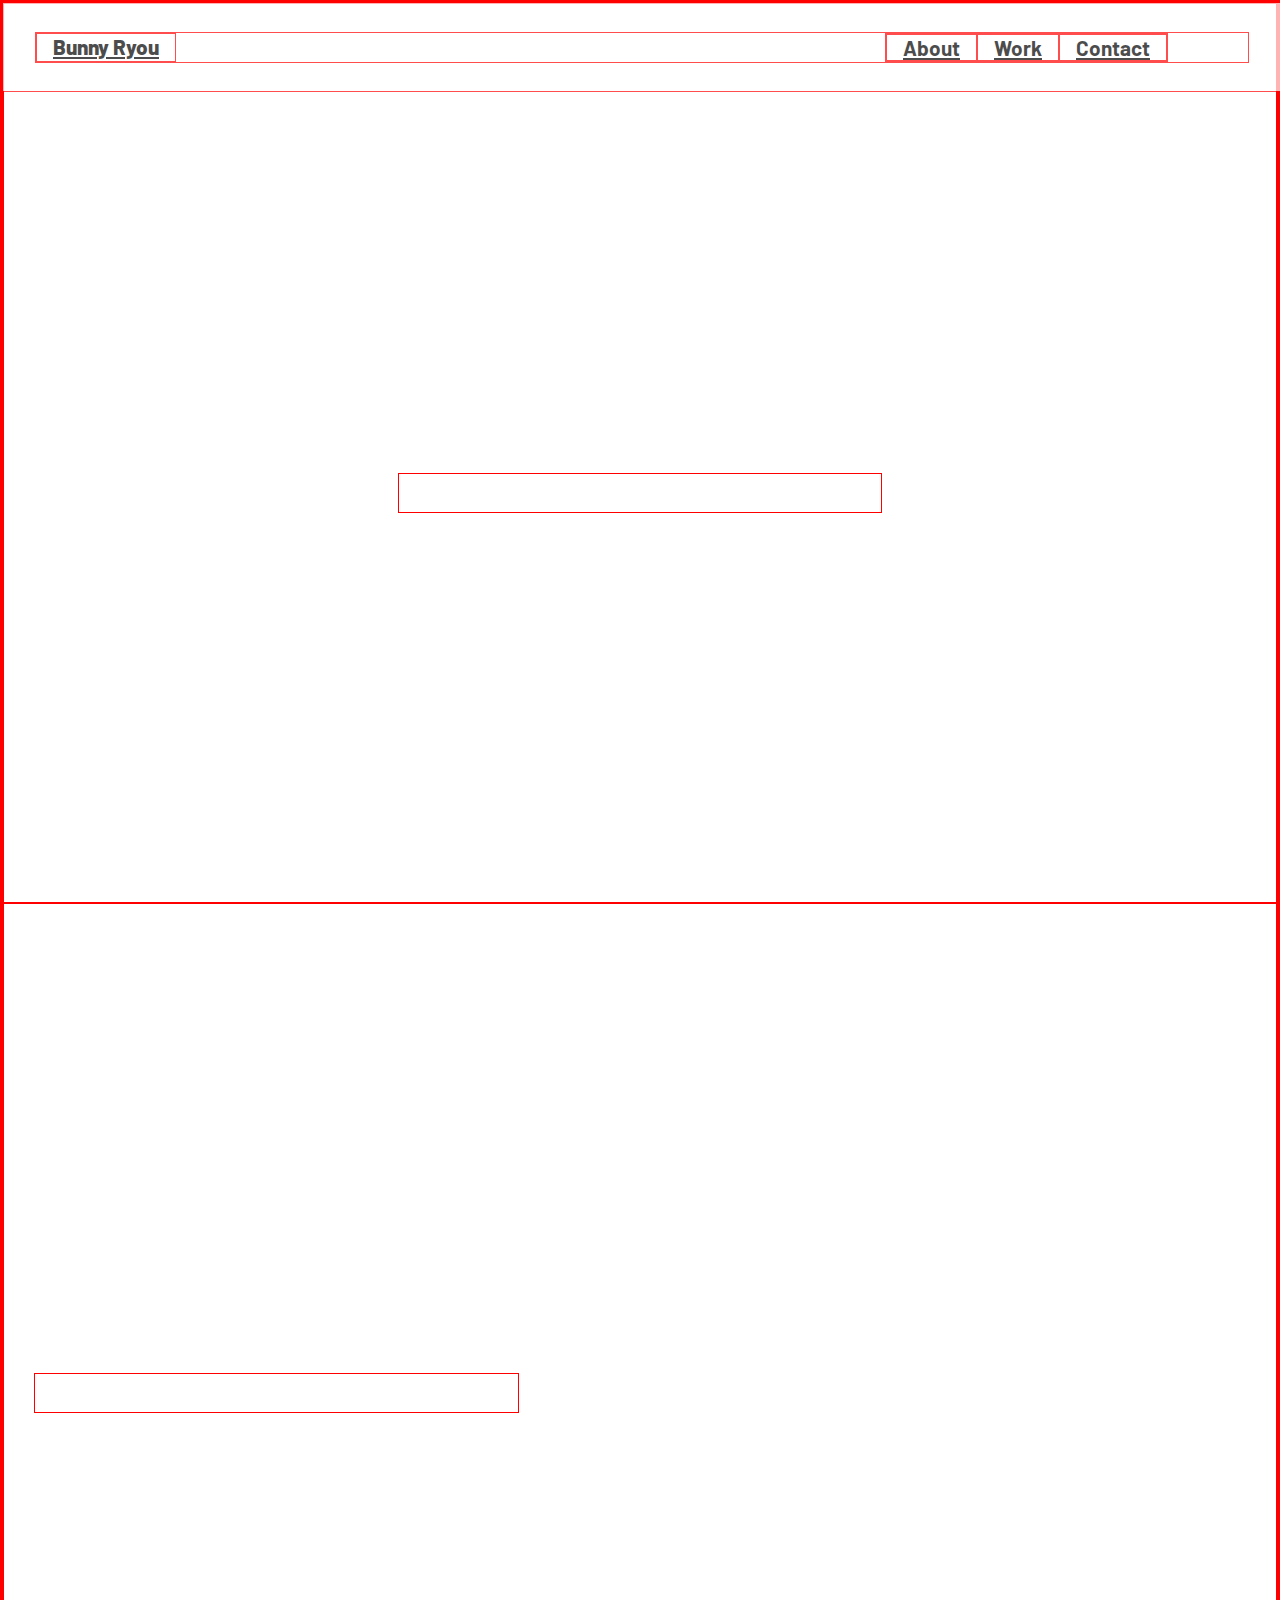
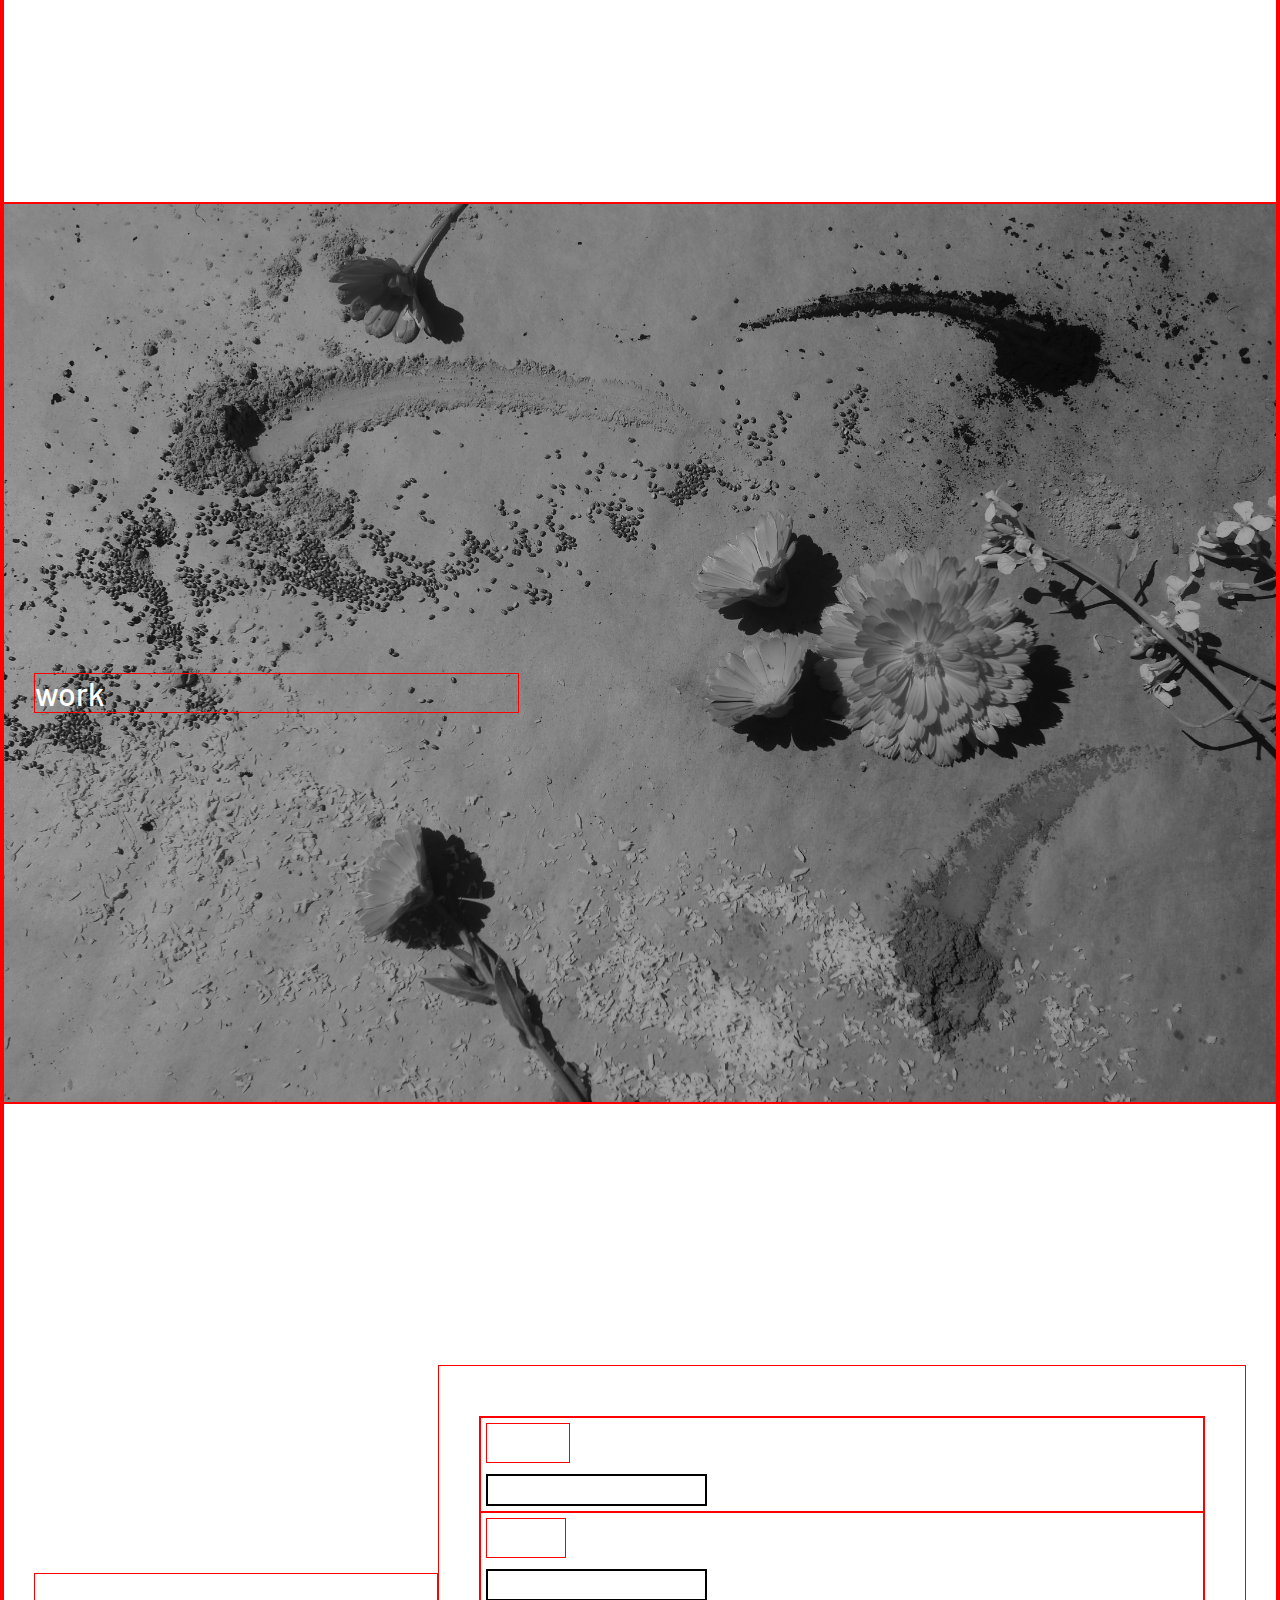
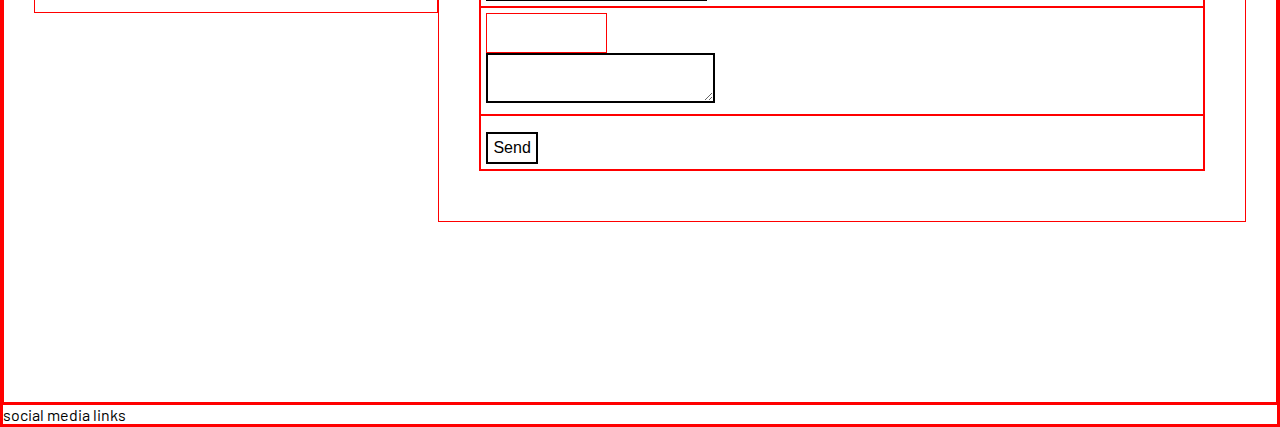
==== index.html @ 5808be2c "Add Images, Add Work.html Page" ====
<!DOCTYPE html>
<html lang="en">
  <head>
    <meta charset="UTF-8" />
    <meta http-equiv="X-UA-Compatible" content="IE=edge" />
    <meta name="viewport" content="width=device-width, initial-scale=1.0" />
    <title>Test Portfolio</title>
    <link rel="stylesheet" href="teststyles.css" />
  </head>
  <body>
    <header>
      <nav id="mainnav">
        <a href="#home" class="selected">Bunny Ryou</a>
        <nav>
          <a href="#about">About</a>
          <a href="#work">Work</a>
          <a href="#contact">Contact</a>
        </nav>
      </nav>
    </header>
    <main>
      <section id="home"><div class=section-title>home</div></section>
      <section id="about"><div class=section-title>about</div></section>
      <section id="work"><div class=section-title>work</div></section>
      <section id="contact">
        <div class=section-title>contact</div>
        <div class="section-contents">
        <form action="https://formspree.io/f/maykjdkw" method="post">
          <div class="form-item">
            <label for="name">Name</label>
            <input type="text" id="name" name="name" />
          </div>
          <div class="form-item">
            <label for="mail">Email</label>
            <input type="email" id="mail" name="email" />
          </div>
          <div class="form-item">
            <label for="message">Message</label>
            <textarea id="message" name="message"></textarea>
          </div>
          <div class="form-item">
            <button type="submit">Send</button>
          </div>
        </div>
      </section>
    </main>
    <footer>social media links</footer>
  </body>
</html>
---- teststyles.css ----
/* Bunny's She Codes Plus Portfolio Website */
@import url('https://fonts.googleapis.com/css2?family=Barlow:ital,wght@0,100;0,400;0,600;0,700;1,700&display=swap');
html {
  font-family: 'Barlow', sans-serif;
  /* background-color: #fff; */
}

:root {
  --headerheight: 10vh;
  }

*
{
  box-sizing: border-box;
  border: 1px solid red;
}

header {
  width: 100vw;
  height: var(--headerheight);
  padding: 1rem 2rem;
  position: fixed;
  background-color: white; opacity: 0.7;
 


/*Center Nav elements Vertically*/
  display: flex;
  align-items: center;
  /* Alignment Error occurred in result */
}

header nav {
  display: flex;
  flex-wrap: nowrap;
  font-weight: 700;

}

nav a
{
  display: flex;
  flex-wrap: nowrap;
  font-size: 1.3rem;
  color: black;
  padding: 0 1rem;
}

nav#mainnav {
      justify-content:space-between;
      font-weight:800;
      flex-grow: 1;
      padding: 0 5rem 0 0;
}

body {
  margin: 0px;
  min-height: 100vh;
}

section {
  height: 100vh;
  padding: var(--headerheight) 30px 10px 30px;
  font-size: 80px;
  color: white;
  display: flex;
  align-items: center;
 
 }

 section#home{
  background-image: url('./images/bunhori1.JPG');
  background-size: cover;
  justify-content: center;
 }

 section#about{
  background-image: url('./images/bunhori3.jpg');
  background-size: cover;
 }

 section#work{
  background-image: url('./images/flower1.jpg');
  background-size: cover;
 }

 section#contact{
  background-image: url('./images/gray.jpg');
  background-size: cover;
 }

 .section-title {
font-weight: 500;
font-size: 2rem;
width: 40%; 
}
.section-contents {
width: 80%;
flex-grow: 1;
}

 form {
  margin: 50px auto;
  width: 90%;
}

.form-item {
  display: flex table-row;
  justify-content: center;
  align-items: center;
  padding: 5px;
  font-size: 2rem;
  font-weight: 200;
}
.form-item input,
.form-item textarea {
  flex-basis: 50%;
  border: 2px solid white;
}
 
.form-item input,
.form-item textarea,
.form-item button {
  border: 2px solid black;
  background-color: #FFF;
  padding: 5px;
  font-size: 1rem;
}

form {
  display: table;
}
label {
  display: table-cell;
}
input {
  display: table-cell;
}
/* 
 form {
  margin: 50px auto;
  width: 90%;
}

.form-item {
  display: flex;
  justify-content: center;
  align-items: center;
  padding: 5px;
}

.form-item label {
  flex-basis: 150px;
  font-size: 22px;
}

.form-item input,
.form-item textarea {
  flex-basis: 50%;
  border: 2px solid #FDDC5C;
}

.form-item input:hover,
.form-item textarea:hover {
  border: 2px solid #FA4224;
}

.form-item input,
.form-item textarea,
.form-item button {
  border: 2px solid #FDDC5C;
  background-color: #FFF;
  padding: 5px;
  font-size: 18px;
}

.form-item button:hover {
  border: 2px solid #FA4224;
  background-color: #FA4224;
  color: #FFF;
}

.form-item button {
  width: 100px;
} */
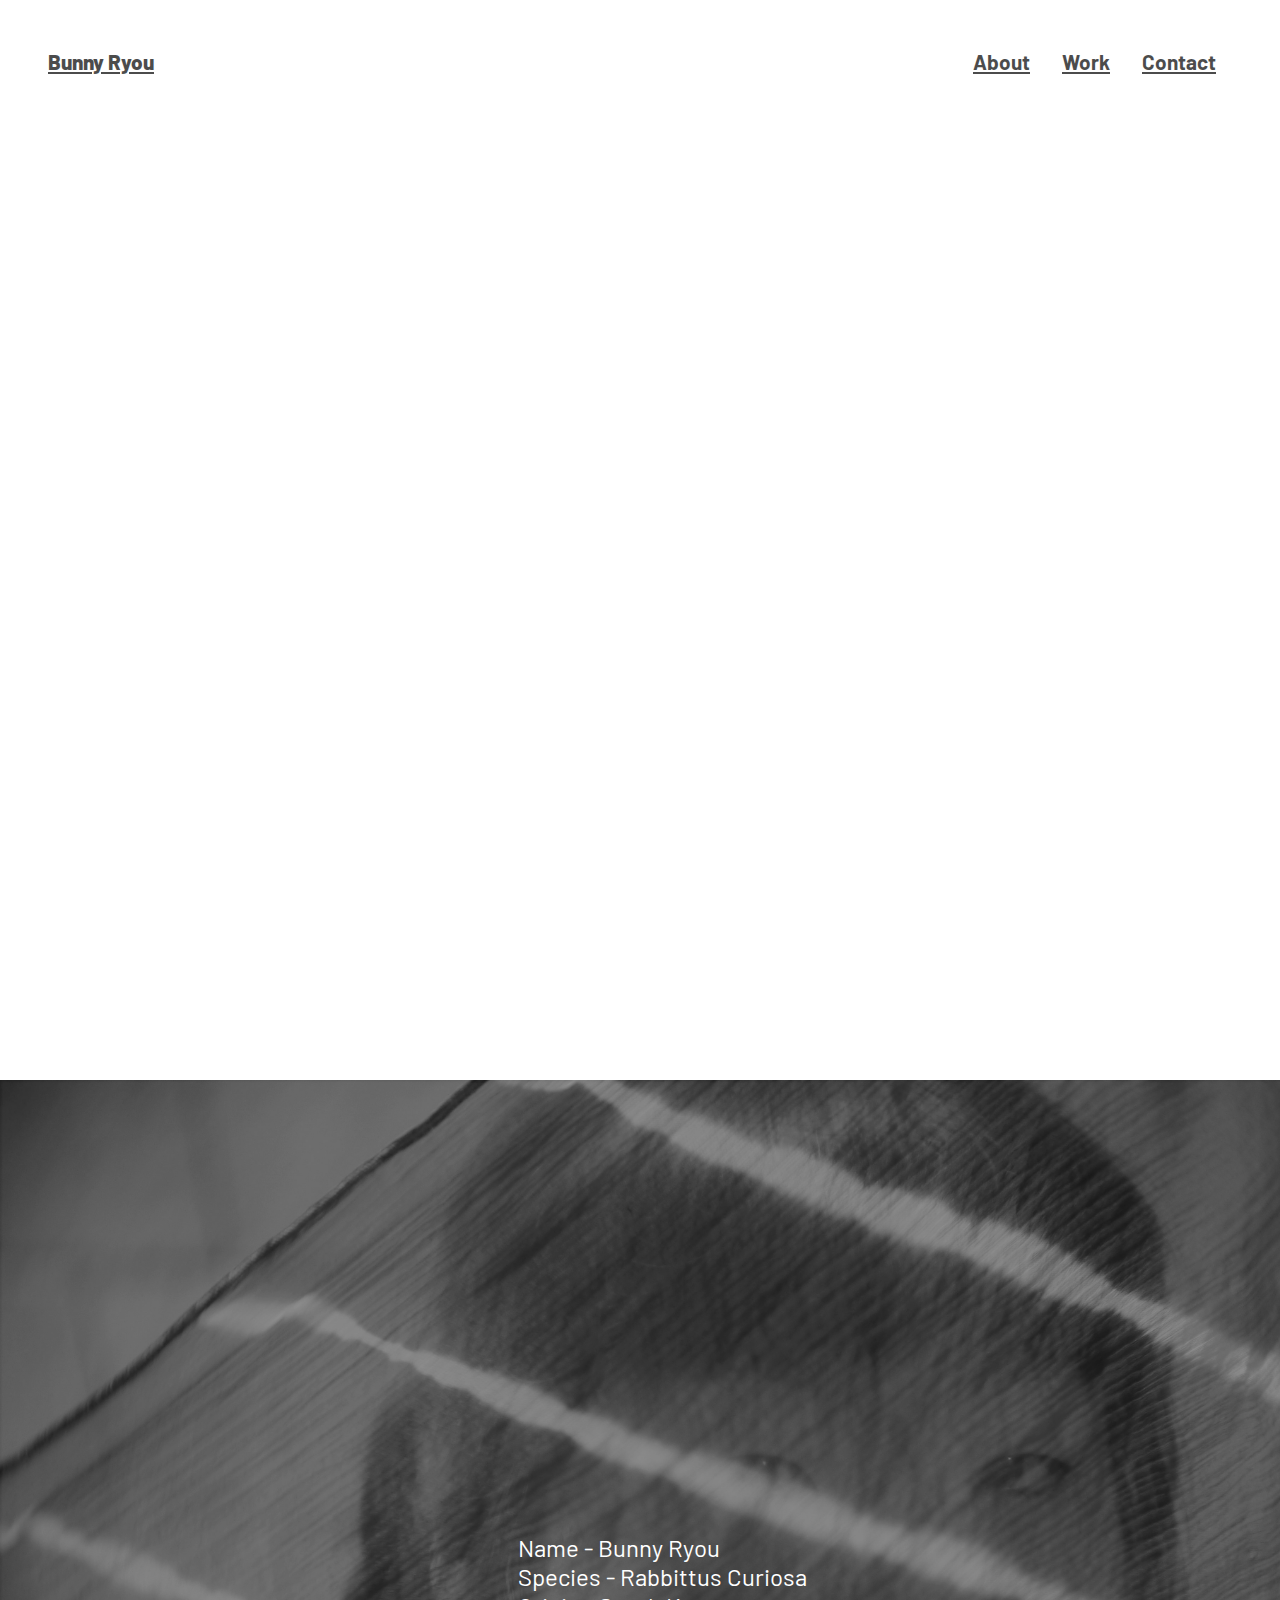
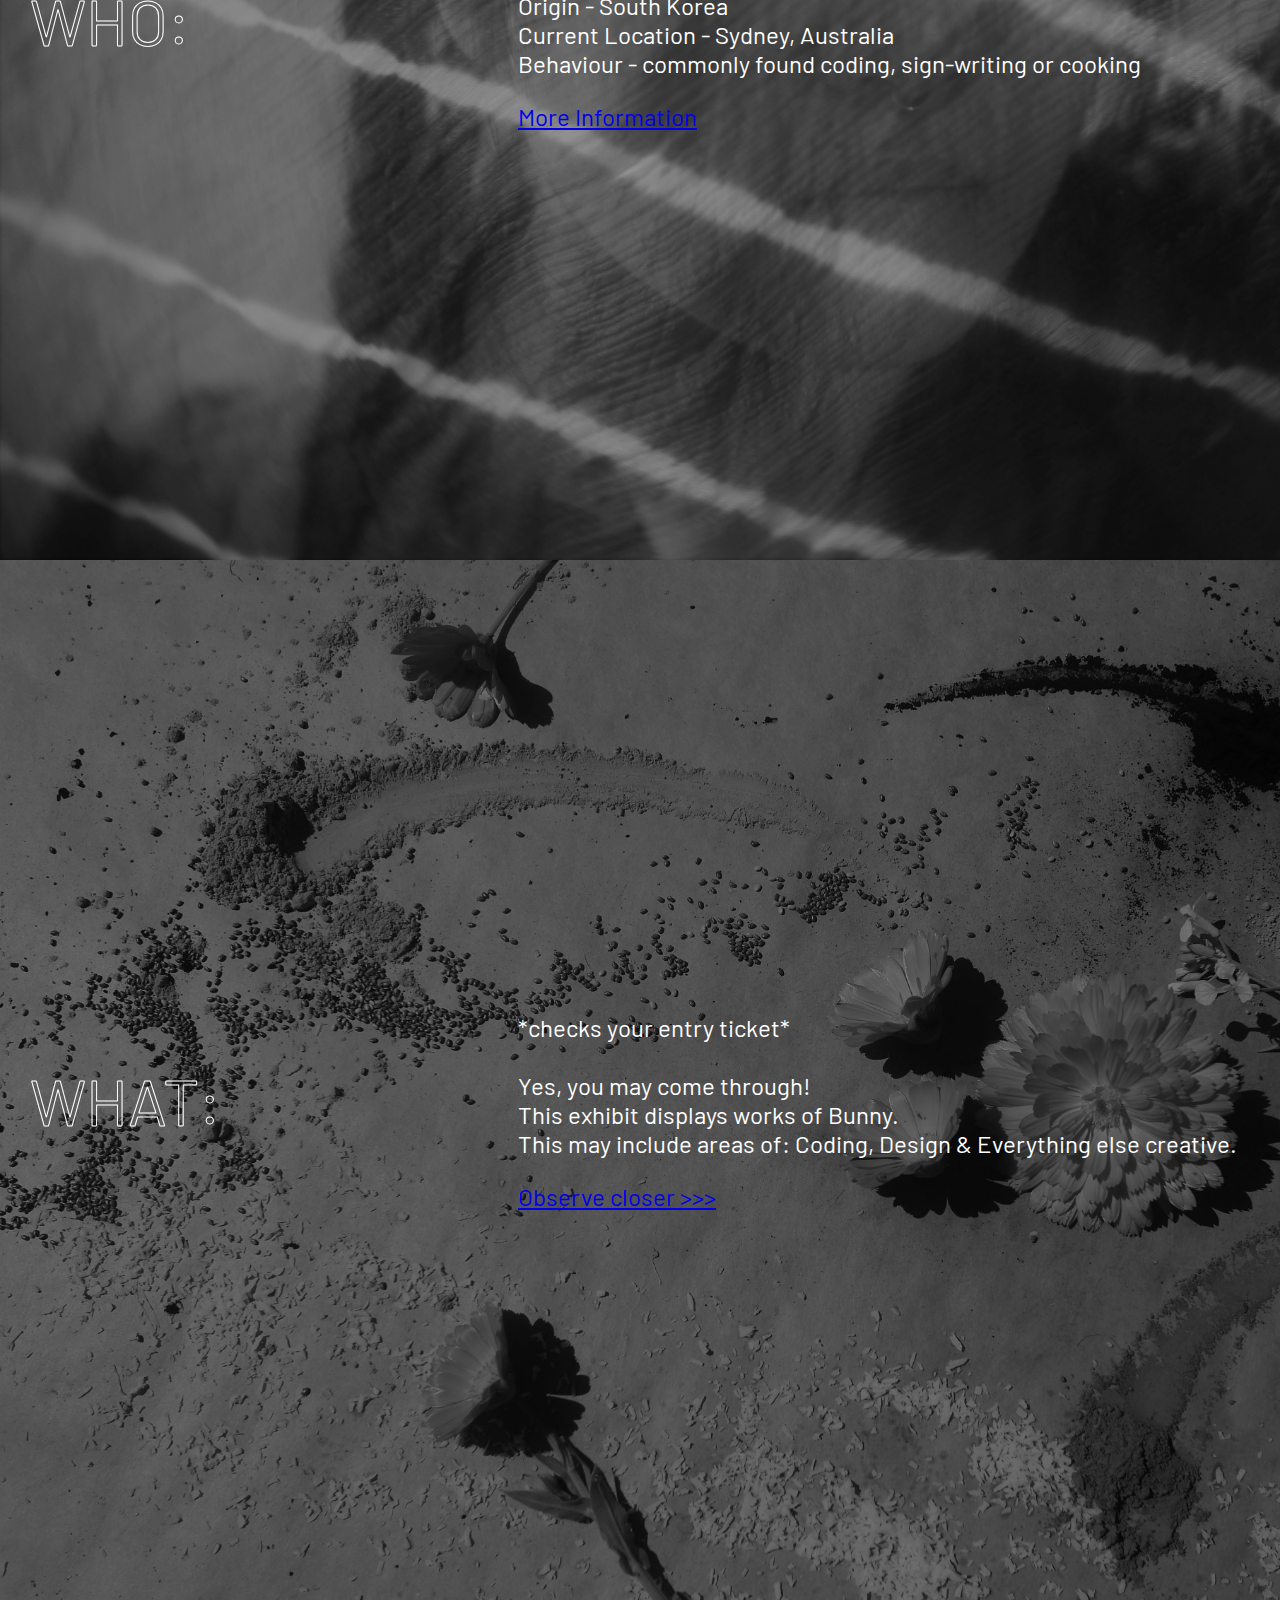
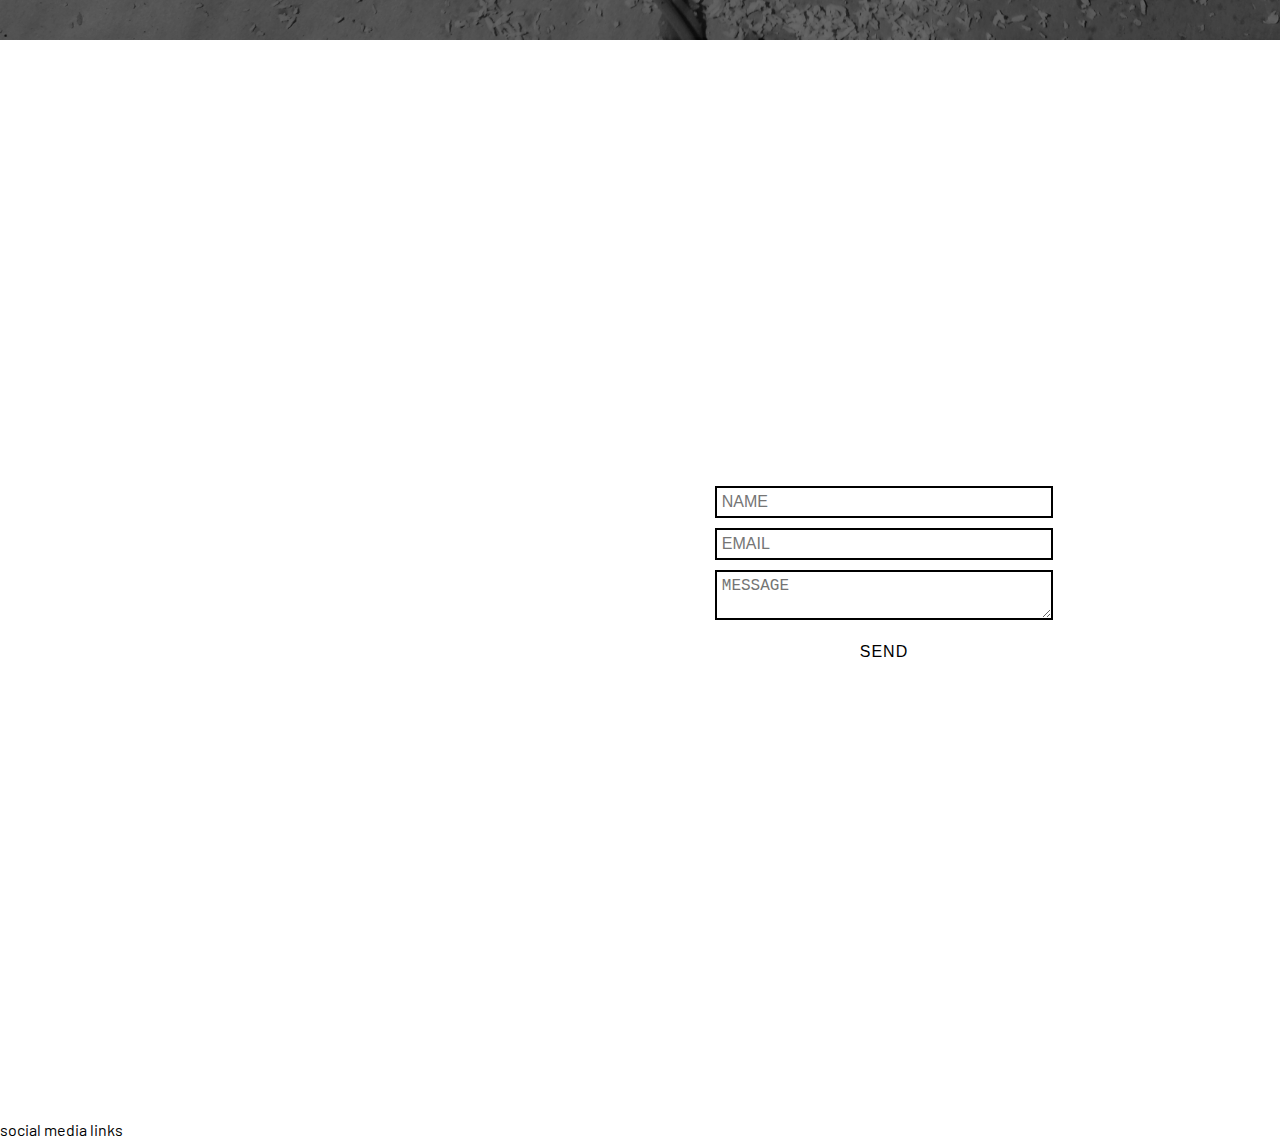
==== commit de84f20f: "Add About Page" ====
--- a/index.html
+++ b/index.html
@@ -6,6 +6,7 @@
     <meta name="viewport" content="width=device-width, initial-scale=1.0" />
     <title>Test Portfolio</title>
     <link rel="stylesheet" href="teststyles.css" />
+    <script src="sectionLink.js" defer></script>
   </head>
   <body>
     <header>
@@ -19,24 +20,58 @@
       </nav>
     </header>
     <main>
-      <section id="home"><div class=section-title>home</div></section>
-      <section id="about"><div class=section-title>about</div></section>
-      <section id="work"><div class=section-title>work</div></section>
+      <section id="home">
+        <div class=section-title>Hello, stranger:</div>
+        <div class="section-contents">
+          Welcome to planet 'Bunny'.
+          <br>Here, you can observe the native Bunny - a fairly tame alien creature of curiosity.
+          <br>Follow my steps closely and please watch out for the green goo.
+          <br>Thank you for travelling with us.
+        </div>
+      </section>
+      <section id="about">
+        <div class=section-title>who:</div>
+        <div class="section-contents">
+          <p>
+            Name - Bunny Ryou <br>
+            Species - Rabbittus Curiosa<br>
+            Origin - South Korea<br>
+            Current Location - Sydney, Australia<br>
+            Behaviour - commonly found coding, sign-writing or cooking
+          </p>
+          <a id="section-link" href="about.html">More Information</a>
+        <div id="overlay"></div>
+        </div>
+      </section>
+      <section id="work">
+        <div class=section-title>What:</div>
+        <div class="section-contents">
+        <p>*checks your entry ticket*<br><br>
+          Yes, you may come through!<br>
+          This exhibit displays works of Bunny.<br>
+          This may include areas of: Coding, Design & Everything else creative.          
+        <br>
+
+        </p>
+        <a id="section-link" href="work.html">Observe closer >>></a>
+        <div id="overlay"></div>
+        </div>
+      </section>
       <section id="contact">
-        <div class=section-title>contact</div>
+        <div class=section-title>Leave your message after the tone:</div>
         <div class="section-contents">
         <form action="https://formspree.io/f/maykjdkw" method="post">
           <div class="form-item">
             <label for="name">Name</label>
-            <input type="text" id="name" name="name" />
+            <input type="text" id="name" name="name" placeholder="Name"/>
           </div>
           <div class="form-item">
             <label for="mail">Email</label>
-            <input type="email" id="mail" name="email" />
+            <input type="email" id="mail" name="email" placeholder="Email"/>
           </div>
           <div class="form-item">
             <label for="message">Message</label>
-            <textarea id="message" name="message"></textarea>
+            <textarea id="message" name="message" placeholder="Message"></textarea>
           </div>
           <div class="form-item">
             <button type="submit">Send</button>
--- a/teststyles.css
+++ b/teststyles.css
@@ -1,34 +1,36 @@
 /* Bunny's She Codes Plus Portfolio Website */
+
 @import url('https://fonts.googleapis.com/css2?family=Barlow:ital,wght@0,100;0,400;0,600;0,700;1,700&display=swap');
 html {
   font-family: 'Barlow', sans-serif;
   /* background-color: #fff; */
+  scroll-behavior: smooth;
 }
 
 :root {
   --headerheight: 10vh;
   }
 
-*
+
+/* Red Border Debugger */
+/* *
 {
   box-sizing: border-box;
   border: 1px solid red;
-}
+} */
 
 header {
   width: 100vw;
   height: var(--headerheight);
   padding: 1rem 2rem;
   position: fixed;
-  background-color: white; opacity: 0.7;
- 
-
-
-/*Center Nav elements Vertically*/
-  display: flex;
-  align-items: center;
-  /* Alignment Error occurred in result */
-}
+  background-color: white;
+  opacity: 0.7;
+ /*Center Nav elements Vertically*/
+  display: flex;
+  align-items: center;
+  z-index: 999;
+ }
 
 header nav {
   display: flex;
@@ -44,6 +46,10 @@
   font-size: 1.3rem;
   color: black;
   padding: 0 1rem;
+}
+
+a:hover {
+  color: orangered;
 }
 
 nav#mainnav {
@@ -60,7 +66,7 @@
 
 section {
   height: 100vh;
-  padding: var(--headerheight) 30px 10px 30px;
+  padding: var(--headerheight) 30px;
   font-size: 80px;
   color: white;
   display: flex;
@@ -68,20 +74,37 @@
  
  }
 
- section#home{
+section#home{
   background-image: url('./images/bunhori1.JPG');
   background-size: cover;
   justify-content: center;
  }
 
- section#about{
-  background-image: url('./images/bunhori3.jpg');
-  background-size: cover;
- }
-
- section#work{
+section#about {
+  background-image: url('./images/bunhori5.jpg');
+  background-size: cover;
+ }
+
+section#work {
   background-image: url('./images/flower1.jpg');
   background-size: cover;
+  position: relative;
+ }
+
+ /* #section-link {
+  z-index: 999;
+ } */
+
+div#overlay {
+display: none;
+position: absolute;
+top: 0;
+left: 0;
+background-color: rgba(0,0,0,0.5);
+width: 100%;
+height: 100%;
+/* z-index: 998; */
+/* transition? */
  }
 
  section#contact{
@@ -90,12 +113,17 @@
  }
 
  .section-title {
-font-weight: 500;
-font-size: 2rem;
+text-transform: uppercase;
+font-size: 4rem;
 width: 40%; 
+color: rgba(255, 255, 255, 0);
+-webkit-text-fill-color: rgba(255, 255, 255, 0); /* Will override color (regardless of order) */
+-webkit-text-stroke-width: 1px;
+-webkit-text-stroke-color: white;
 }
 .section-contents {
-width: 80%;
+width: 60%;
+font-size: 1.5rem;
 flex-grow: 1;
 }
 
@@ -105,7 +133,7 @@
 }
 
 .form-item {
-  display: flex table-row;
+  display: flex;
   justify-content: center;
   align-items: center;
   padding: 5px;
@@ -125,16 +153,52 @@
   background-color: #FFF;
   padding: 5px;
   font-size: 1rem;
-}
-
-form {
-  display: table;
-}
+  text-transform: uppercase;
+
+}
+
+.form-item button {
+  padding: 10px 20px;
+  border: 3px solid white;
+  border-radius: 5px;
+  letter-spacing: 1px;
+}
+
+.form-item button:hover {
+background-color: transparent;
+color: white;
+}
+
 label {
-  display: table-cell;
-}
-input {
-  display: table-cell;
+  display:none;
+}
+
+@media (max-width: 1024px) {
+  div {
+      display: inline-block;
+      width: 44%;
+      font-size: 2rem;
+      background-color:#FDDC5C !important;
+  }
+}
+
+
+@media (max-width: 768px) {
+  .div {
+      display:inline;
+      width: 44%;
+      font-size: 3rem;
+      background-color:#FA4224 !important;
+  }
+}
+
+@media (max-width: 480px) {
+  body {
+      display:inline;
+      width: 44%;
+      font-size: 1rem;
+      background-color:#FA4224 !important;
+  }
 }
 /* 
  form {
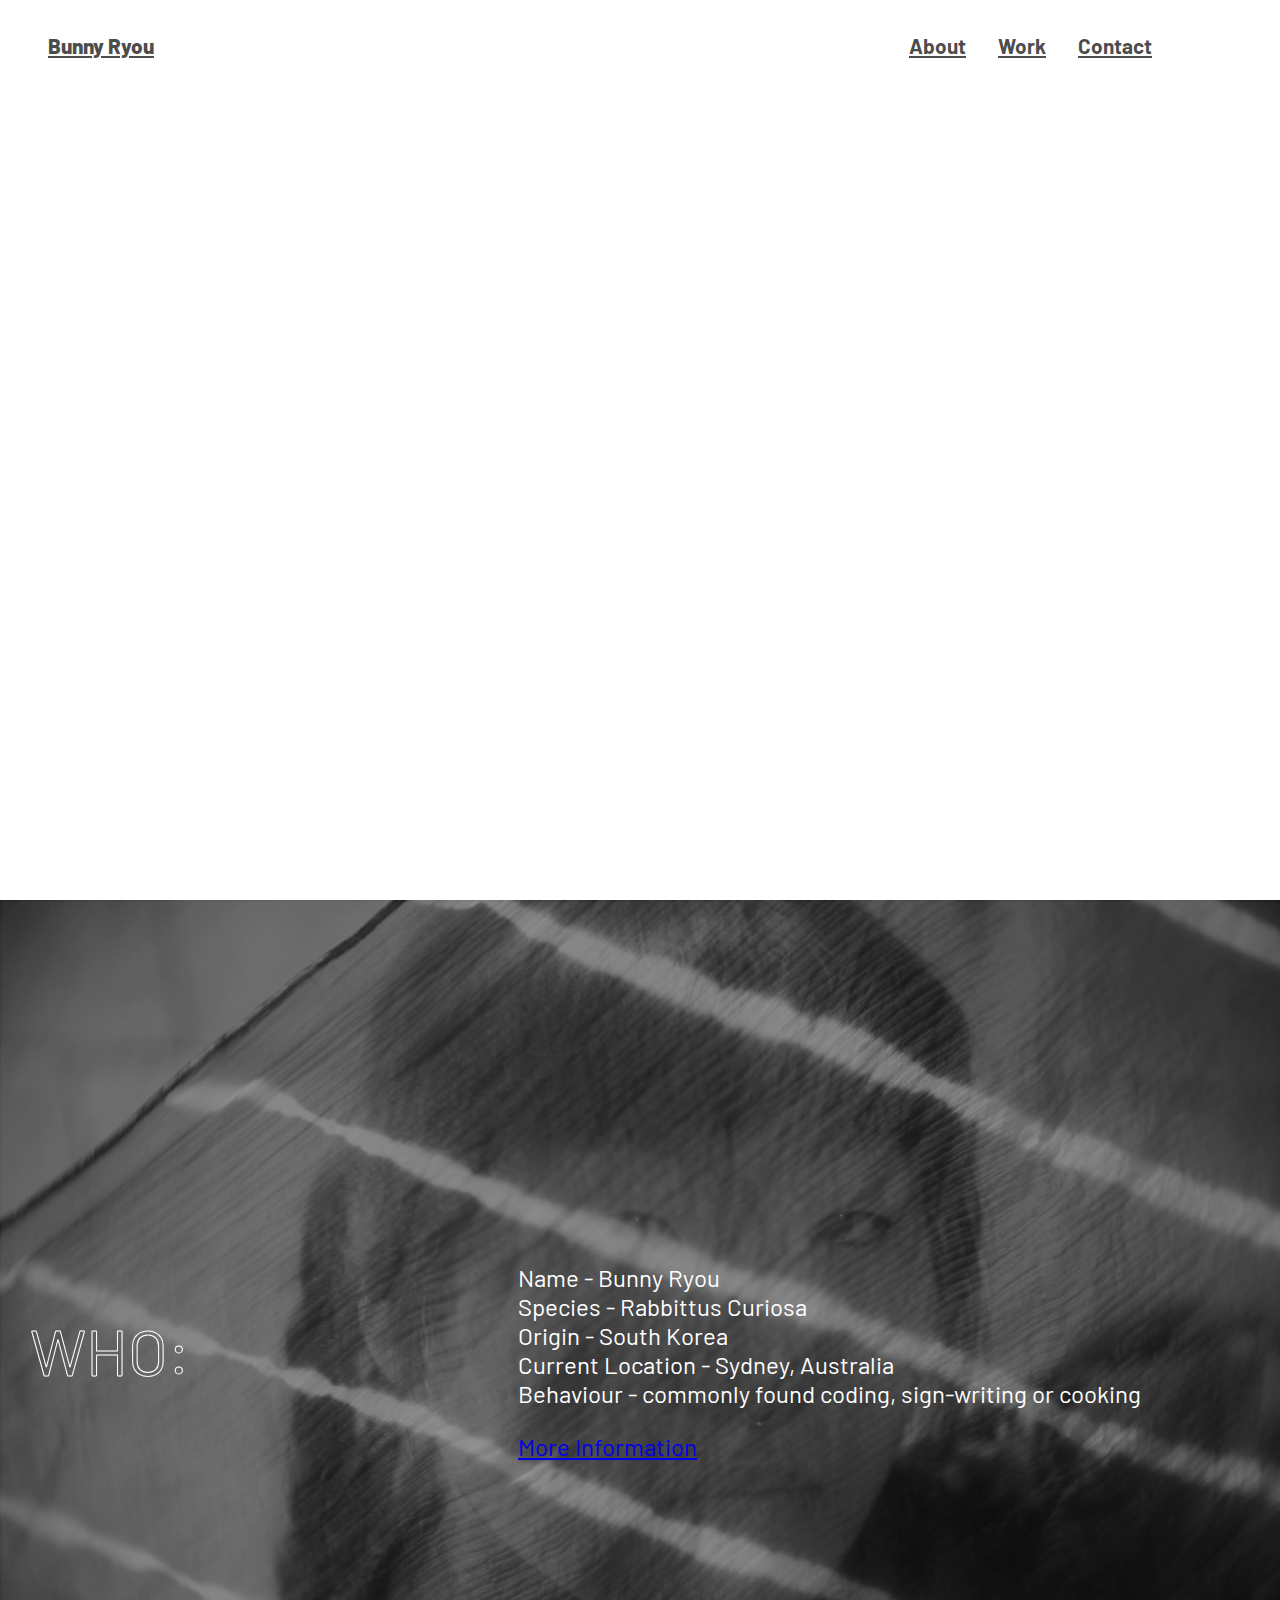
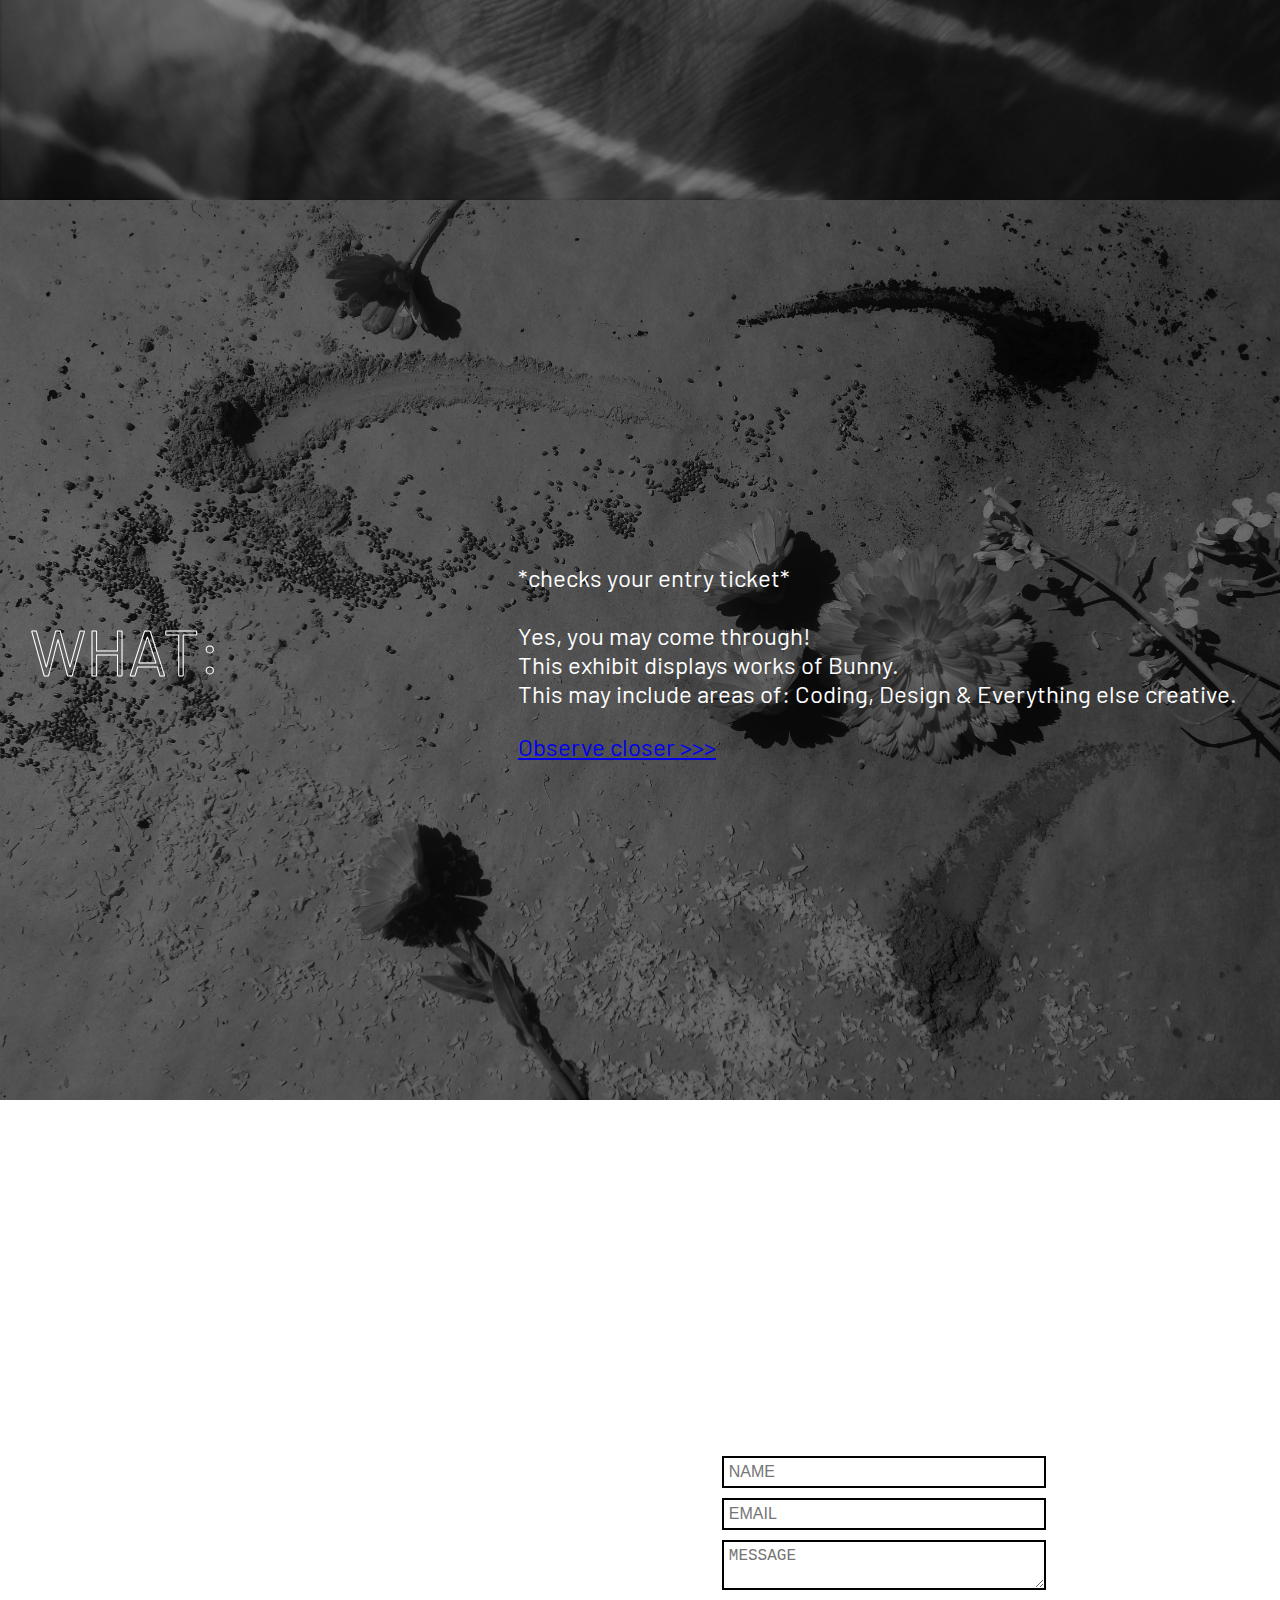
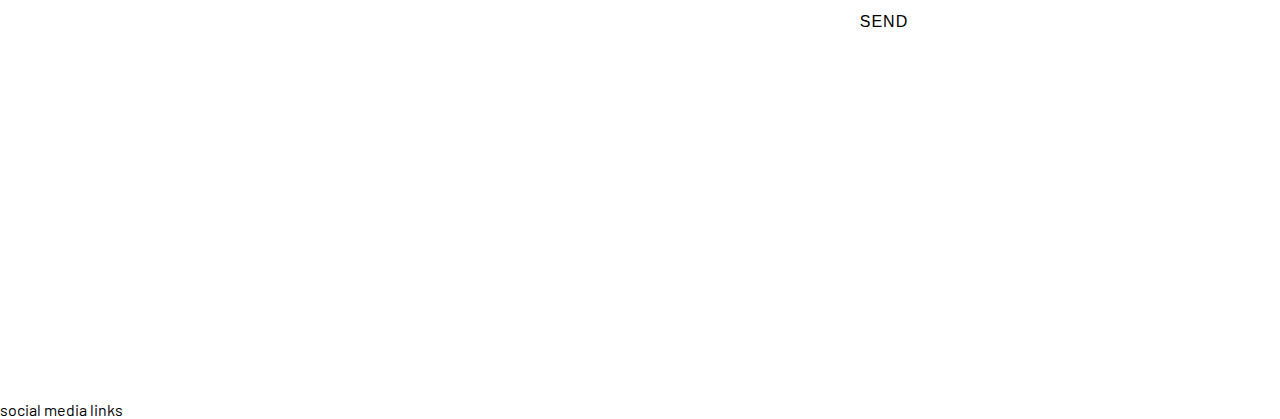
==== commit c39732ea: "responsive home page update" ====
--- a/index.html
+++ b/index.html
@@ -4,9 +4,12 @@
     <meta charset="UTF-8" />
     <meta http-equiv="X-UA-Compatible" content="IE=edge" />
     <meta name="viewport" content="width=device-width, initial-scale=1.0" />
-    <title>Test Portfolio</title>
-    <link rel="stylesheet" href="teststyles.css" />
-    <script src="sectionLink.js" defer></script>
+    <title>Bunny Ryou</title>
+    <link rel="stylesheet" href="global.css" />
+    <link rel="stylesheet" href="home.css" />
+    <!-- This js link for dimming a section when a:hover
+    Currently needs fixing
+    <script src="sectionLink.js" defer></script> -->
   </head>
   <body>
     <header>
@@ -58,7 +61,7 @@
         </div>
       </section>
       <section id="contact">
-        <div class=section-title>Leave your message after the tone:</div>
+        <div class=section-title id="contact-section-title">Leave your message after the tone:</div>
         <div class="section-contents">
         <form action="https://formspree.io/f/maykjdkw" method="post">
           <div class="form-item">
--- a/global.css
+++ b/global.css
@@ -0,0 +1,71 @@
+@import url("https://fonts.googleapis.com/css2?family=Barlow:ital,wght@0,100;0,400;0,600;0,700;1,700&display=swap");
+
+* {
+  box-sizing: border-box;
+}
+
+html {
+  font-family: "Barlow", sans-serif;
+  /* background-color: #fff; */
+  scroll-behavior: smooth;
+}
+
+:root {
+  --headerheight: 10vh;
+}
+
+body {
+  margin: 0px;
+  min-height: 100vh;
+}
+
+a:hover {
+  color: orangered;
+}
+
+header {
+  width: 100vw;
+  height: var(--headerheight);
+  padding: 1rem 2rem;
+  position: fixed;
+  background-color: white;
+  opacity: 0.7;
+  /*Center Nav elements Vertically*/
+  display: flex;
+  align-items: center;
+  z-index: 999;
+}
+
+header nav {
+  display: flex;
+  flex-wrap: nowrap;
+  font-weight: 700;
+}
+
+nav#mainnav {
+  justify-content: space-between;
+  font-weight: 800;
+  flex-grow: 1;
+  padding: 0 5rem 0 0;
+}
+
+nav a {
+  display: flex;
+  flex-wrap: nowrap;
+  font-size: 1.3rem;
+  color: black;
+  padding: 0 1rem;
+}
+
+nav#mainnav {
+  justify-content: space-between;
+  font-weight: 800;
+  flex-grow: 1;
+  padding: 0 5rem 0 0;
+}
+
+@media (max-width: 480px) {
+  nav a {
+    font-size: 1rem;
+  }
+}
--- a/home.css
+++ b/home.css
@@ -0,0 +1,168 @@
+/* Bunny's Portfolio Website */
+
+/* Red Border Debugger */
+/* *
+{
+  box-sizing: border-box;
+  border: 1px solid red;
+} */
+
+section {
+  height: 100vh;
+  padding: var(--headerheight) 30px;
+  font-size: 80px;
+  color: white;
+  display: flex;
+  align-items: center;
+}
+
+section#home {
+  background-image: url("/images/bunhori1.JPG");
+  background-size: cover;
+}
+
+section#about {
+  background-image: url("/images/bunhori5.jpg");
+  background-size: cover;
+}
+
+section#work {
+  background-image: url("/images/flower1.jpg");
+  background-size: cover;
+  position: relative;
+}
+
+/* #section-link {
+  z-index: 999;
+ } */
+
+div#overlay {
+  display: none;
+  position: absolute;
+  top: 0;
+  left: 0;
+  background-color: rgba(0, 0, 0, 0.5);
+  width: 100%;
+  height: 100%;
+  /* z-index: 998; */
+  /* transition? */
+}
+
+section#contact {
+  background-image: url("/images/gray.jpg");
+  background-size: cover;
+}
+
+.section-title {
+  text-transform: uppercase;
+  font-size: 4rem;
+  width: 40%;
+  color: rgba(255, 255, 255, 0);
+  -webkit-text-fill-color: rgba(
+    255,
+    255,
+    255,
+    0
+  ); /* Will override color (regardless of order) */
+  -webkit-text-stroke-width: 1px;
+  -webkit-text-stroke-color: white;
+}
+.section-contents {
+  width: 60%;
+  font-size: 1.5rem;
+  flex-grow: 1;
+}
+
+form {
+  margin: 50px auto;
+  width: 90%;
+}
+
+.form-item {
+  display: flex;
+  justify-content: center;
+  align-items: center;
+  padding: 5px;
+  font-size: 2rem;
+  font-weight: 200;
+}
+.form-item input,
+.form-item textarea {
+  flex-basis: 50%;
+  border: 2px solid white;
+}
+
+.form-item input,
+.form-item textarea,
+.form-item button {
+  border: 2px solid black;
+  background-color: #fff;
+  padding: 5px;
+  font-size: 1rem;
+  text-transform: uppercase;
+}
+
+.form-item button {
+  padding: 10px 20px;
+  border: 3px solid white;
+  border-radius: 5px;
+  letter-spacing: 1px;
+}
+
+.form-item button:hover {
+  background-color: transparent;
+  color: white;
+}
+
+label {
+  display: none;
+}
+
+@media (max-width: 1024px) {
+  .section-title {
+    font-size: 3rem;
+  }
+}
+
+@media (max-width: 850px) {
+  section {
+    flex-direction: column;
+    padding: 300px 10px 150px 10px;
+    row-gap: 20px;
+  }
+  .section-title {
+    font-size: 2.5rem;
+    justify-content: center;
+  }
+  .section-contents {
+    width: 60%;
+    font-size: 1.5rem;
+  }
+  .form-item input,
+  .form-item textarea {
+    width: 100%;
+  }
+  #section-contact-title {
+    font-size: 2rem;
+  }
+}
+
+@media (max-width: 480px) {
+  section {
+    row-gap: 10px;
+  }
+  .section-title {
+    font-size: 2rem;
+  }
+  .section-contents {
+    width: 80%;
+    font-size: 1.3rem;
+  }
+  .form-item input,
+  .form-item textarea {
+    width: 80%;
+  }
+  #section-contact-title {
+    font-size: 1.5rem;
+  }
+}
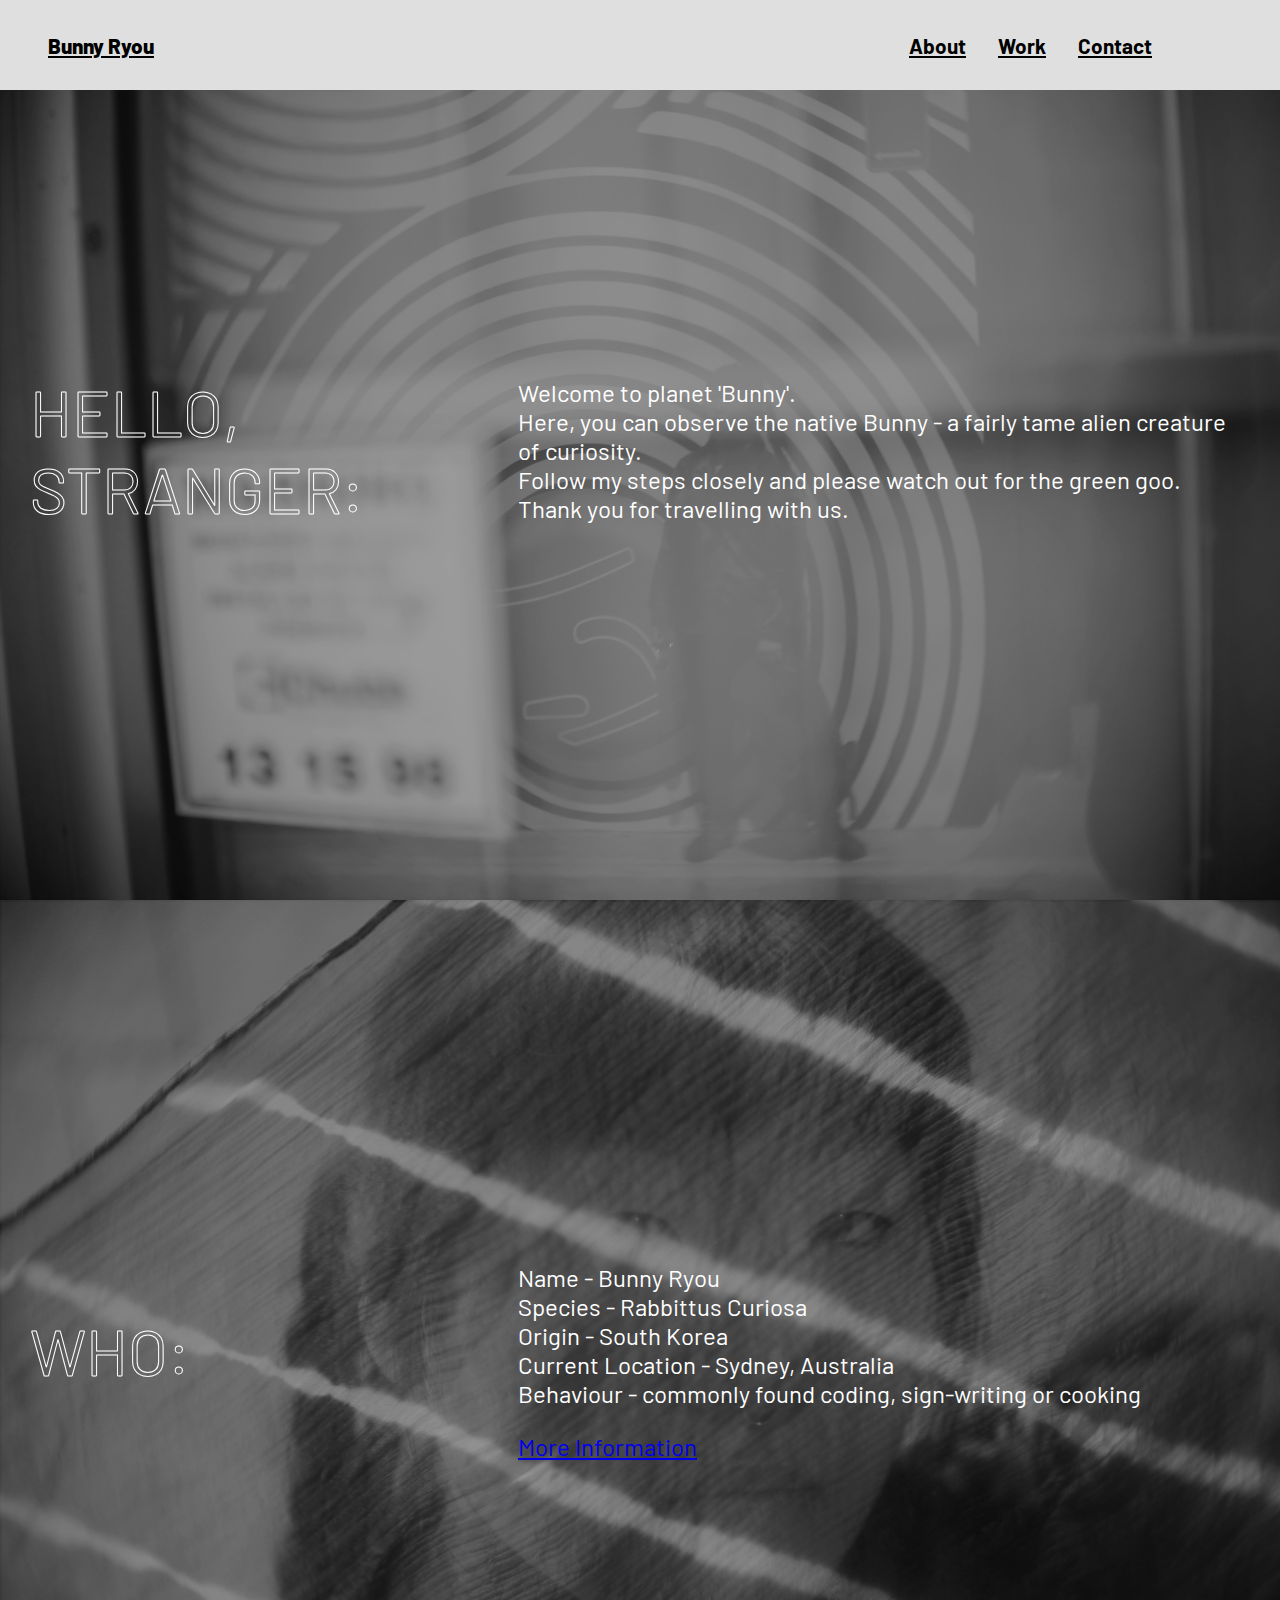
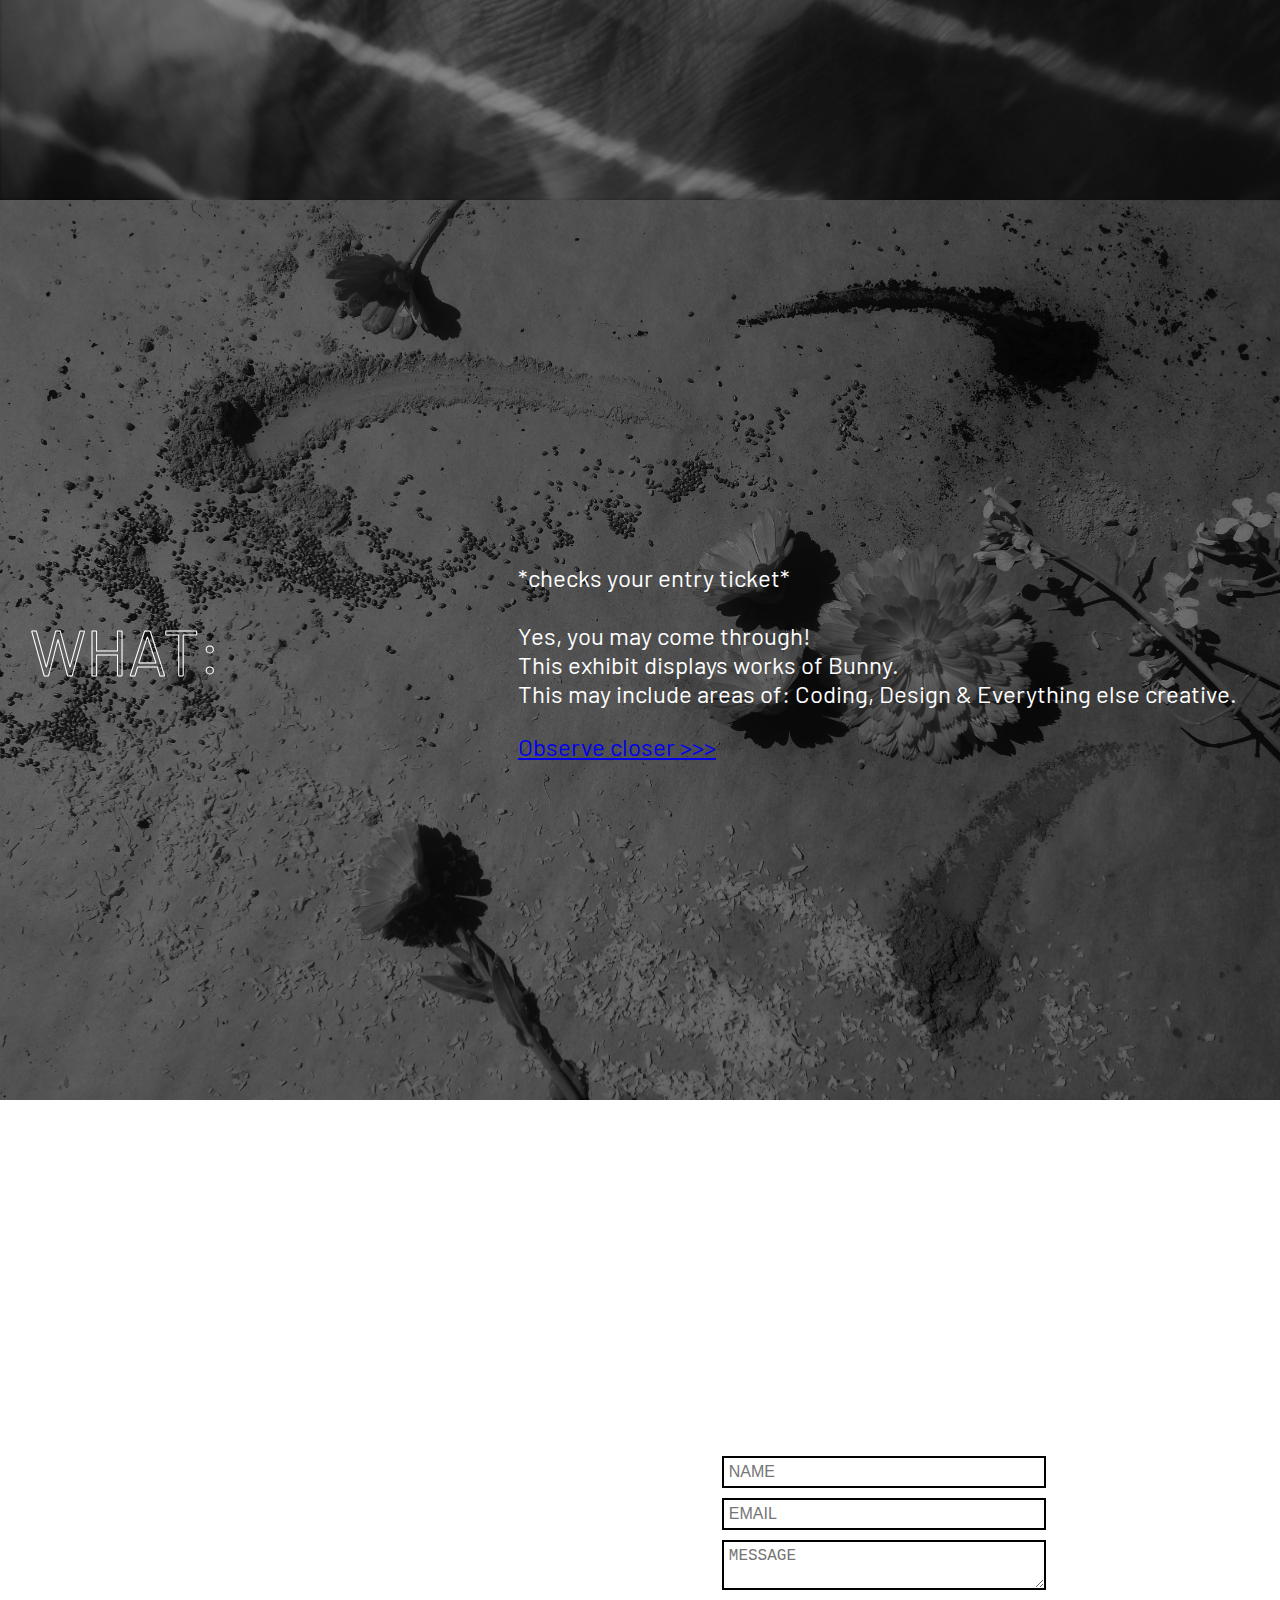
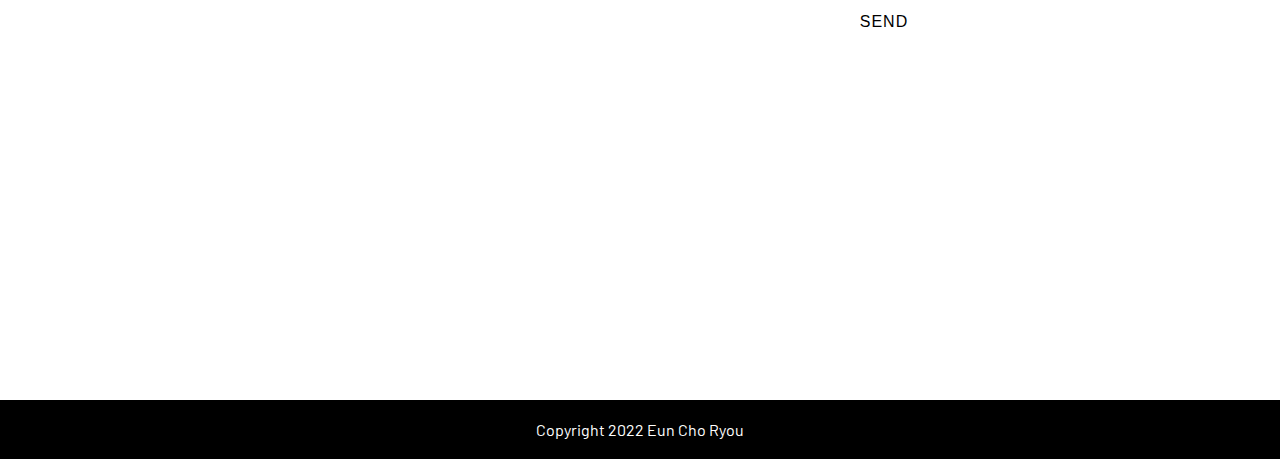
==== commit e974d46d: "final3" ====
--- a/index.html
+++ b/index.html
@@ -82,6 +82,6 @@
         </div>
       </section>
     </main>
-    <footer>social media links</footer>
+    <footer>Copyright 2022 Eun Cho Ryou</footer>
   </body>
 </html>
--- a/global.css
+++ b/global.css
@@ -28,8 +28,8 @@
   height: var(--headerheight);
   padding: 1rem 2rem;
   position: fixed;
-  background-color: white;
-  opacity: 0.7;
+  background-color: rgb(223, 223, 223);
+  opacity: 1;
   /*Center Nav elements Vertically*/
   display: flex;
   align-items: center;
@@ -47,6 +47,7 @@
   font-weight: 800;
   flex-grow: 1;
   padding: 0 5rem 0 0;
+  white-space: nowrap;
 }
 
 nav a {
@@ -69,3 +70,10 @@
     font-size: 1rem;
   }
 }
+
+footer {
+  padding: 20px 20px;
+  text-align: center;
+  background-color: black;
+  color: white;
+}
--- a/home.css
+++ b/home.css
@@ -17,7 +17,7 @@
 }
 
 section#home {
-  background-image: url("/images/bunhori1.JPG");
+  background-image: url("/images/bunhori1.jpg");
   background-size: cover;
 }
 
@@ -67,6 +67,7 @@
   -webkit-text-stroke-width: 1px;
   -webkit-text-stroke-color: white;
 }
+
 .section-contents {
   width: 60%;
   font-size: 1.5rem;
@@ -127,7 +128,7 @@
 @media (max-width: 850px) {
   section {
     flex-direction: column;
-    padding: 300px 10px 150px 10px;
+    padding: 220px 10px 150px 10px;
     row-gap: 20px;
   }
   .section-title {
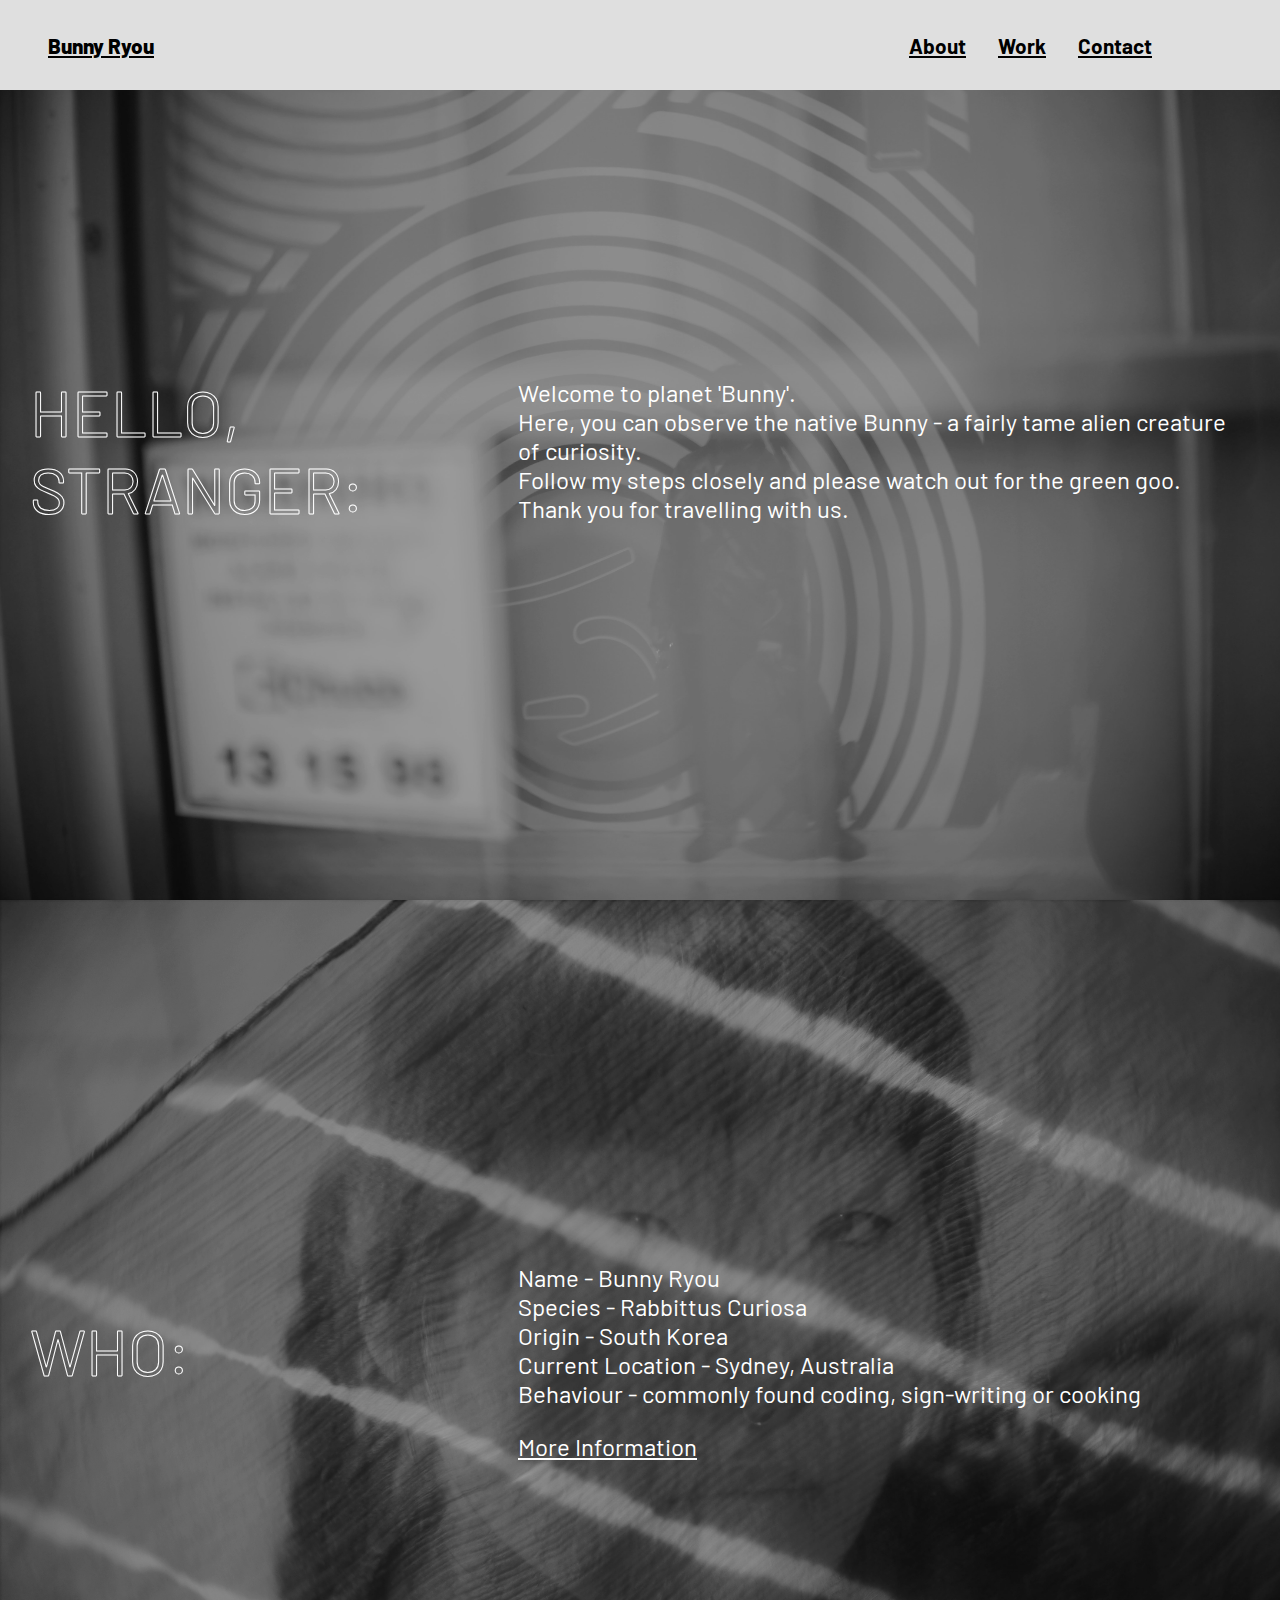
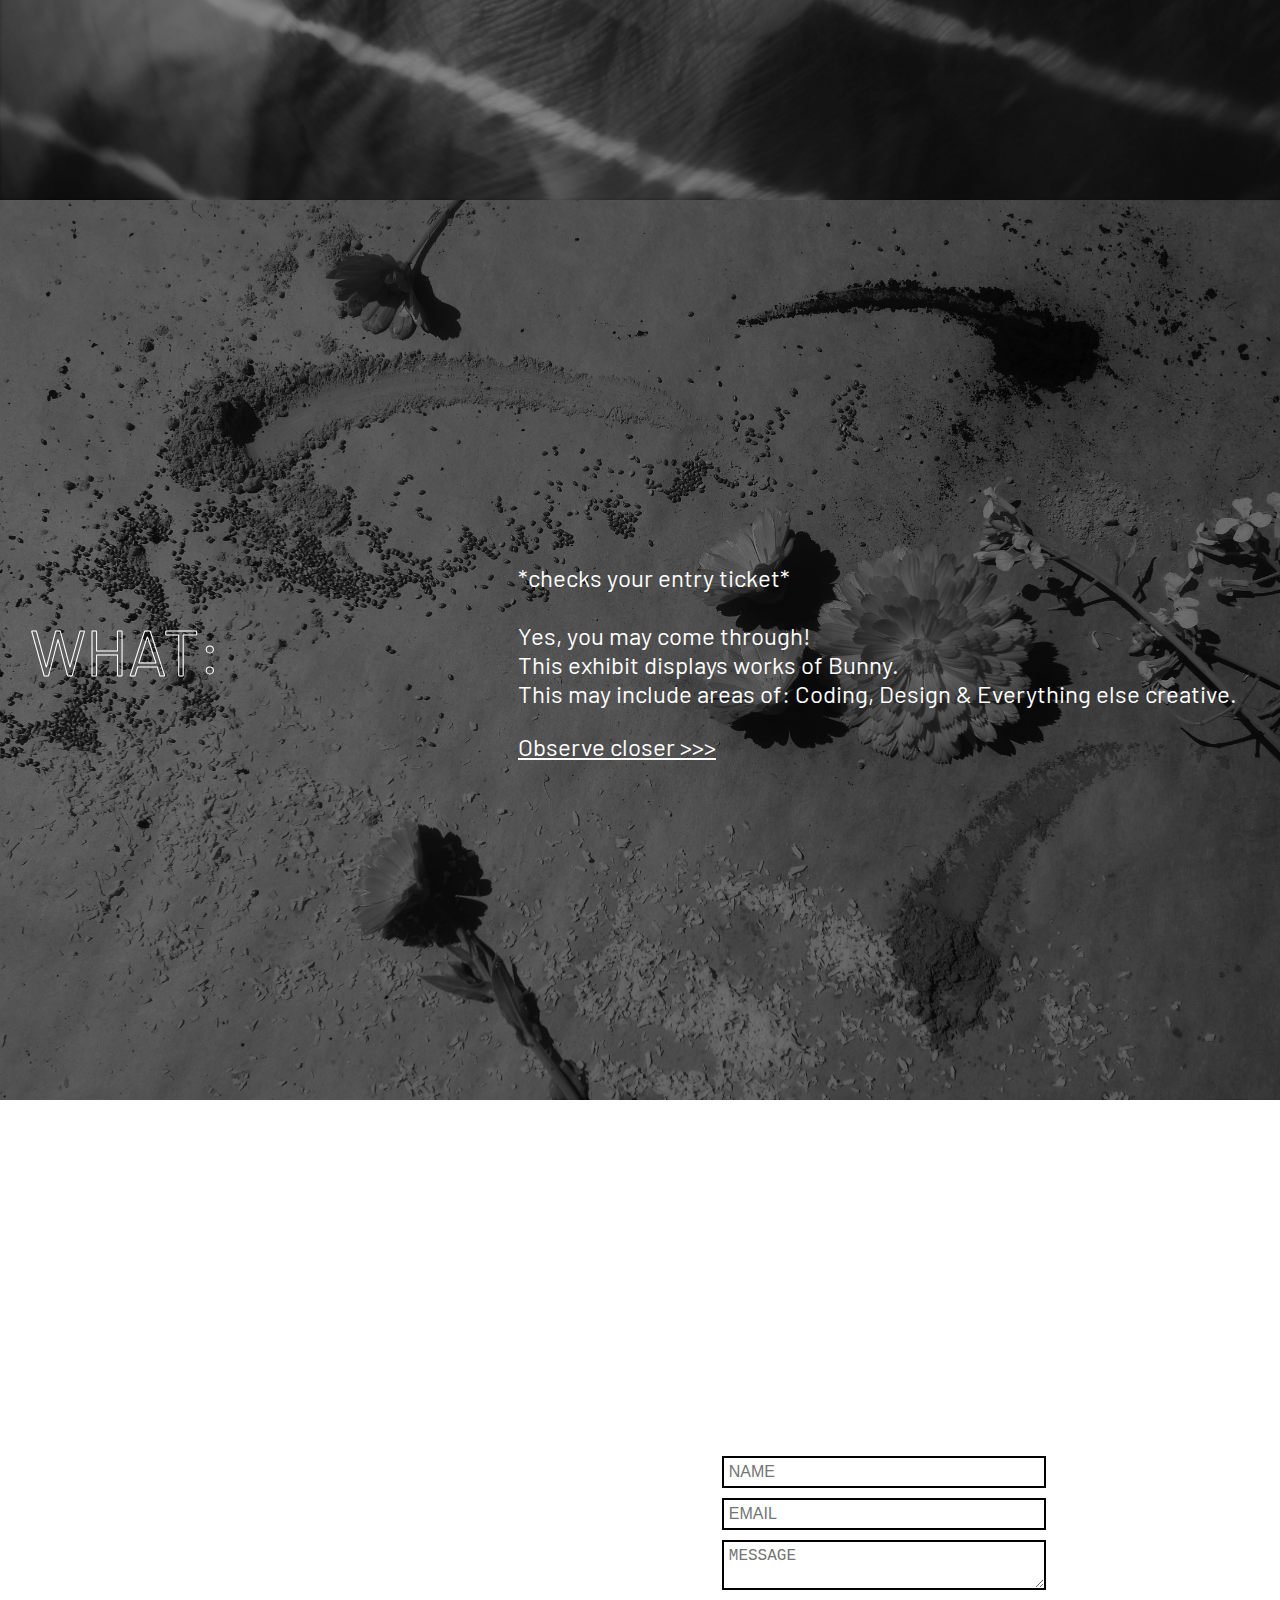
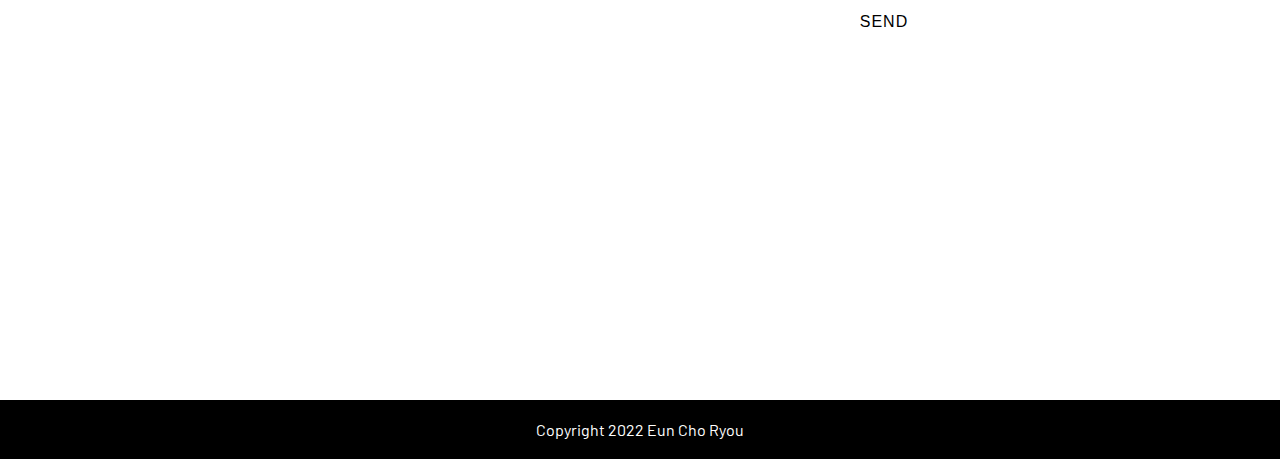
==== commit 60856da9: "responsive text size 2" ====
--- a/index.html
+++ b/index.html
@@ -14,7 +14,7 @@
   <body>
     <header>
       <nav id="mainnav">
-        <a href="#home" class="selected">Bunny Ryou</a>
+        <a href="#home">Bunny Ryou</a>
         <nav>
           <a href="#about">About</a>
           <a href="#work">Work</a>
@@ -66,15 +66,15 @@
         <form action="https://formspree.io/f/maykjdkw" method="post">
           <div class="form-item">
             <label for="name">Name</label>
-            <input type="text" id="name" name="name" placeholder="Name"/>
+            <input type="text" id="name" name="name" placeholder="Name" required>
           </div>
           <div class="form-item">
             <label for="mail">Email</label>
-            <input type="email" id="mail" name="email" placeholder="Email"/>
+            <input type="email" id="mail" name="email" placeholder="Email" required>
           </div>
           <div class="form-item">
             <label for="message">Message</label>
-            <textarea id="message" name="message" placeholder="Message"></textarea>
+            <textarea id="message" name="message" placeholder="Message" required></textarea>
           </div>
           <div class="form-item">
             <button type="submit">Send</button>
--- a/home.css
+++ b/home.css
@@ -16,6 +16,10 @@
   align-items: center;
 }
 
+section a {
+  color: white;
+}
+
 section#home {
   background-image: url("/images/bunhori1.jpg");
   background-size: cover;
@@ -32,7 +36,8 @@
   position: relative;
 }
 
-/* #section-link {
+/* For JS
+#section-link {
   z-index: 999;
  } */
 
@@ -121,49 +126,56 @@
 
 @media (max-width: 1024px) {
   .section-title {
-    font-size: 3rem;
+    font-size: 2rem;
   }
 }
 
 @media (max-width: 850px) {
   section {
     flex-direction: column;
-    padding: 220px 10px 150px 10px;
+    padding: 100px 10px 150px 10px;
     row-gap: 20px;
   }
   .section-title {
-    font-size: 2.5rem;
+    font-size: 2rem;
     justify-content: center;
   }
   .section-contents {
-    width: 60%;
-    font-size: 1.5rem;
+    width: 70%;
+    font-size: 1.2rem;
   }
   .form-item input,
   .form-item textarea {
     width: 100%;
   }
-  #section-contact-title {
-    font-size: 2rem;
+  #contact-section-title {
+    font-size: 1.5rem;
   }
 }
 
 @media (max-width: 480px) {
+  nav a {
+    padding: 0 10px;
+  }
   section {
-    row-gap: 10px;
+    padding: 60px 10px;
+    row-gap: 7px;
   }
   .section-title {
-    font-size: 2rem;
+    font-size: 1.5rem;
   }
   .section-contents {
-    width: 80%;
+    width: 90%;
     font-size: 1.3rem;
   }
   .form-item input,
   .form-item textarea {
-    width: 80%;
+    width: 90%;
   }
-  #section-contact-title {
-    font-size: 1.5rem;
+  #contact-section-title {
+    font-size: 1.2rem;
+  }
+  .form-item button {
+    padding: 5px 10px;
   }
 }
